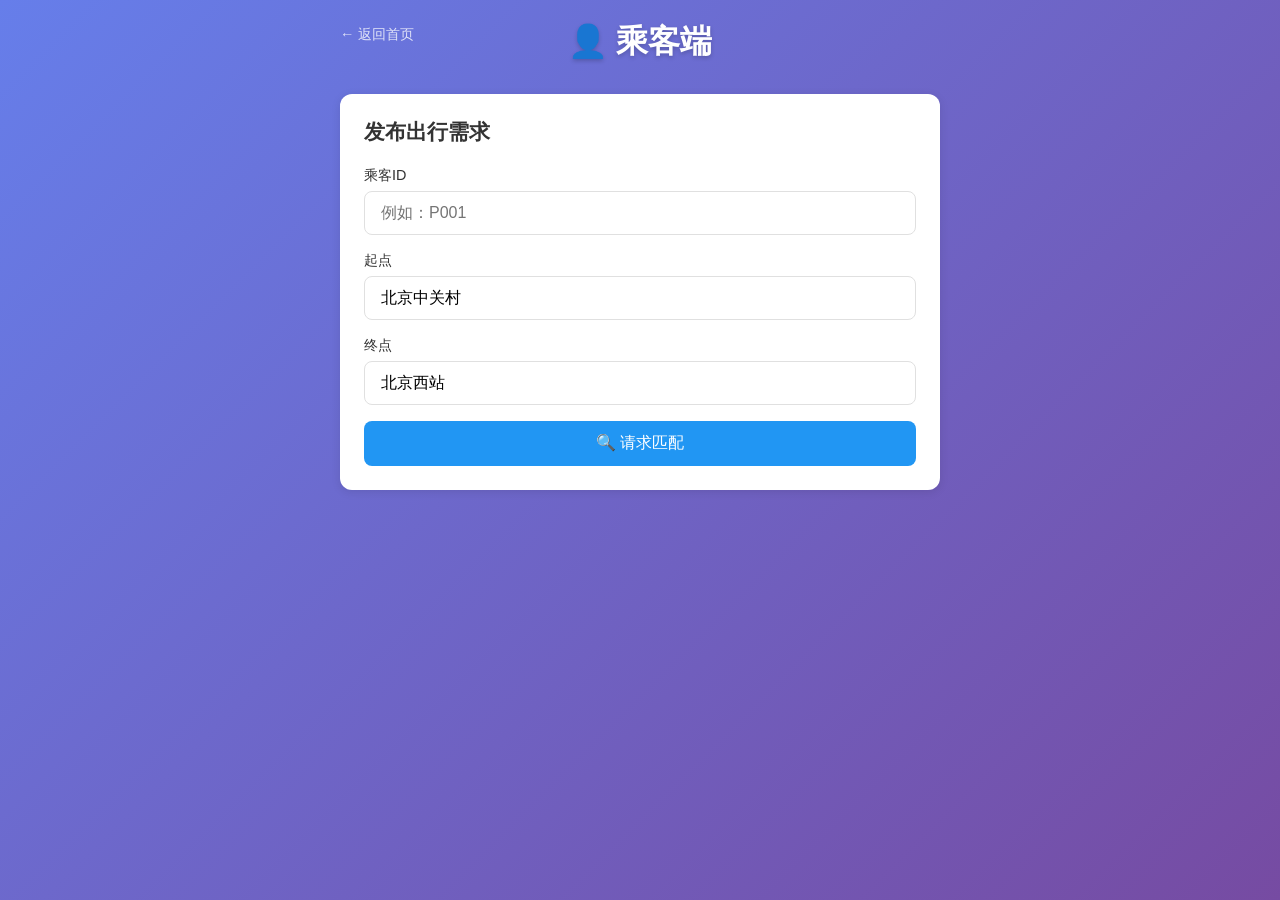
==== templates/passenger.html @ 4a234303 "feat: 添加网页版前端界面 - 添加 render_template 支持 - 新增首页(index.html)身份选择入口 - 新增乘客端(passenger.html)匹配功能 - 新增车辆端" ====
<!DOCTYPE html>
<html lang="zh-CN">
<head>
    <meta charset="UTF-8">
    <meta name="viewport" content="width=device-width, initial-scale=1.0">
    <title>乘客端 - 无人驾驶拼车系统</title>
    <link rel="stylesheet" href="/static/style.css">
</head>
<body>
    <div class="container">
        <div class="header">
            <a href="/" class="back-link">← 返回首页</a>
            <h1>👤 乘客端</h1>
        </div>

        <div class="card">
            <h2>发布出行需求</h2>
            <form id="passengerForm">
                <div class="form-group">
                    <label for="passengerId">乘客ID</label>
                    <input type="text" id="passengerId" placeholder="例如：P001" required>
                </div>

                <div class="form-group">
                    <label for="startLocation">起点</label>
                    <input type="text" id="startLocation" placeholder="例如：北京中关村" value="北京中关村" required>
                </div>

                <div class="form-group">
                    <label for="endLocation">终点</label>
                    <input type="text" id="endLocation" placeholder="例如：北京西站" value="北京西站" required>
                </div>

                <button type="submit" class="btn btn-primary" id="matchBtn">
                    <span>🔍 请求匹配</span>
                </button>
            </form>
        </div>

        <div id="resultSection" class="card hidden">
            <h2>匹配结果</h2>
            <div id="resultContent"></div>
        </div>
    </div>

    <script>
        document.getElementById('passengerForm').addEventListener('submit', async (e) => {
            e.preventDefault();

            const passengerId = document.getElementById('passengerId').value;
            const start = document.getElementById('startLocation').value;
            const end = document.getElementById('endLocation').value;
            const matchBtn = document.getElementById('matchBtn');
            const resultSection = document.getElementById('resultSection');
            const resultContent = document.getElementById('resultContent');

            // 先注册乘客
            try {
                matchBtn.disabled = true;
                matchBtn.innerHTML = '<span class="loading"></span> 注册中...';

                await fetch('/passenger/register', {
                    method: 'POST',
                    headers: { 'Content-Type': 'application/json' },
                    body: JSON.stringify({
                        passenger_id: passengerId,
                        start: start,
                        end: end
                    })
                });

                // 请求匹配
                matchBtn.innerHTML = '<span class="loading"></span> 匹配中...';

                const response = await fetch('/match', {
                    method: 'POST',
                    headers: { 'Content-Type': 'application/json' },
                    body: JSON.stringify({ passenger_id: passengerId })
                });

                const result = await response.json();
                matchBtn.disabled = false;
                matchBtn.innerHTML = '<span>🔍 请求匹配</span>';

                resultSection.classList.remove('hidden');

                if (result.success) {
                    resultContent.innerHTML = `
                        <div class="success-message">
                            <h3>✅ 匹配成功！</h3>
                            <div class="match-details">
                                <p><strong>车辆ID：</strong>${result.vehicle.id}</p>
                                <p><strong>车辆路线：</strong>${result.vehicle.start} → ${result.vehicle.end}</p>
                                <p><strong>剩余座位：</strong>${result.vehicle.seats}</p>
                                <p><strong>上车验证码：</strong><code class="verification-code">${result.match_code}</code></p>
                            </div>
                            <p class="hint">请向司机出示验证码完成上车验证</p>
                        </div>
                    `;
                } else {
                    resultContent.innerHTML = `
                        <div class="error-message">
                            <h3>❌ ${result.message}</h3>
                            <p>请稍后重试，或等待更多车辆上线</p>
                        </div>
                    `;
                }
            } catch (error) {
                matchBtn.disabled = false;
                matchBtn.innerHTML = '<span>🔍 请求匹配</span>';
                resultSection.classList.remove('hidden');
                resultContent.innerHTML = `
                    <div class="error-message">
                        <h3>❌ 请求失败</h3>
                        <p>网络错误或服务器未启动</p>
                    </div>
                `;
            }
        });
    </script>
</body>
</html>
---- static/style.css ----
* {
    margin: 0;
    padding: 0;
    box-sizing: border-box;
}

:root {
    --primary-color: #2196F3;
    --primary-dark: #1976D2;
    --success-color: #4CAF50;
    --error-color: #f44336;
    --warning-color: #ff9800;
    --text-color: #333;
    --text-light: #666;
    --bg-color: #f5f7fa;
    --card-bg: #ffffff;
    --border-color: #e0e0e0;
    --shadow: 0 2px 10px rgba(0, 0, 0, 0.1);
}

body {
    font-family: -apple-system, BlinkMacSystemFont, 'Segoe UI', Roboto, 'Helvetica Neue', Arial, sans-serif;
    background: linear-gradient(135deg, #667eea 0%, #764ba2 100%);
    min-height: 100vh;
    padding: 20px;
    color: var(--text-color);
}

.container {
    max-width: 600px;
    margin: 0 auto;
}

/* Header */
.header {
    text-align: center;
    margin-bottom: 30px;
    position: relative;
}

.header h1 {
    color: white;
    font-size: 2rem;
    margin-bottom: 8px;
    text-shadow: 0 2px 4px rgba(0, 0, 0, 0.2);
}

.subtitle {
    color: rgba(255, 255, 255, 0.9);
    font-size: 1rem;
}

.back-link {
    position: absolute;
    left: 0;
    top: 5px;
    color: white;
    text-decoration: none;
    font-size: 0.9rem;
    opacity: 0.8;
    transition: opacity 0.2s;
}

.back-link:hover {
    opacity: 1;
}

/* Selection Box (Index) */
.selection-box {
    background: var(--card-bg);
    border-radius: 16px;
    padding: 40px;
    box-shadow: var(--shadow);
    text-align: center;
}

.selection-box h2 {
    margin-bottom: 30px;
    color: var(--text-color);
}

.button-group {
    display: grid;
    gap: 20px;
}

.selection-card {
    display: block;
    padding: 30px;
    border-radius: 12px;
    text-decoration: none;
    transition: transform 0.2s, box-shadow 0.2s;
    border: 2px solid transparent;
}

.selection-card:hover {
    transform: translateY(-4px);
    box-shadow: 0 6px 20px rgba(0, 0, 0, 0.15);
}

.passenger-card {
    background: linear-gradient(135deg, #e3f2fd 0%, #bbdefb 100%);
    border-color: #2196F3;
}

.vehicle-card {
    background: linear-gradient(135deg, #fff3e0 0%, #ffe0b2 100%);
    border-color: #ff9800;
}

.selection-card .icon {
    font-size: 3rem;
    margin-bottom: 10px;
}

.selection-card h3 {
    color: var(--text-color);
    margin-bottom: 8px;
}

.selection-card p {
    color: var(--text-light);
    font-size: 0.9rem;
}

/* Card */
.card {
    background: var(--card-bg);
    border-radius: 12px;
    padding: 24px;
    box-shadow: var(--shadow);
    margin-bottom: 20px;
}

.card h2 {
    margin-bottom: 20px;
    color: var(--text-color);
    font-size: 1.3rem;
}

/* Form */
.form-group {
    margin-bottom: 16px;
}

.form-group label {
    display: block;
    margin-bottom: 6px;
    color: var(--text-color);
    font-weight: 500;
    font-size: 0.9rem;
}

.form-group input {
    width: 100%;
    padding: 12px 16px;
    border: 1px solid var(--border-color);
    border-radius: 8px;
    font-size: 1rem;
    transition: border-color 0.2s, box-shadow 0.2s;
}

.form-group input:focus {
    outline: none;
    border-color: var(--primary-color);
    box-shadow: 0 0 0 3px rgba(33, 150, 243, 0.1);
}

/* Buttons */
.button-row {
    display: grid;
    grid-template-columns: 1fr 1fr;
    gap: 12px;
}

.btn {
    width: 100%;
    padding: 12px 24px;
    border: none;
    border-radius: 8px;
    font-size: 1rem;
    font-weight: 500;
    cursor: pointer;
    transition: background-color 0.2s, transform 0.1s;
    display: flex;
    align-items: center;
    justify-content: center;
    gap: 8px;
}

.btn:hover:not(:disabled) {
    transform: translateY(-1px);
}

.btn:active:not(:disabled) {
    transform: translateY(0);
}

.btn:disabled {
    opacity: 0.6;
    cursor: not-allowed;
}

.btn-primary {
    background-color: var(--primary-color);
    color: white;
}

.btn-primary:hover:not(:disabled) {
    background-color: var(--primary-dark);
}

.btn-secondary {
    background-color: #fff;
    color: var(--primary-color);
    border: 2px solid var(--primary-color);
}

.btn-secondary:hover:not(:disabled) {
    background-color: #f0f7ff;
}

/* Loading Animation */
.loading {
    display: inline-block;
    width: 16px;
    height: 16px;
    border: 2px solid rgba(255, 255, 255, 0.3);
    border-radius: 50%;
    border-top-color: white;
    animation: spin 0.8s linear infinite;
}

@keyframes spin {
    to { transform: rotate(360deg); }
}

/* Result Section */
.hidden {
    display: none;
}

.success-message {
    background-color: #e8f5e9;
    border-left: 4px solid var(--success-color);
    padding: 16px;
    border-radius: 4px;
}

.success-message h3 {
    color: var(--success-color);
    margin-bottom: 12px;
}

.error-message {
    background-color: #ffebee;
    border-left: 4px solid var(--error-color);
    padding: 16px;
    border-radius: 4px;
}

.error-message h3 {
    color: var(--error-color);
    margin-bottom: 8px;
}

.match-details p {
    margin-bottom: 8px;
    color: var(--text-color);
}

.verification-code {
    background: white;
    padding: 4px 12px;
    border-radius: 4px;
    font-family: 'Courier New', monospace;
    font-size: 1.1rem;
    color: var(--primary-color);
    border: 2px solid var(--primary-color);
}

.hint {
    color: var(--text-light);
    font-size: 0.85rem;
    margin-top: 8px;
}

/* Passenger Table */
.vehicle-info {
    background-color: #f5f7fa;
    padding: 12px;
    border-radius: 6px;
    margin-bottom: 16px;
}

.vehicle-info p {
    margin-bottom: 4px;
}

.passenger-table {
    width: 100%;
    border-collapse: collapse;
}

.passenger-table th,
.passenger-table td {
    padding: 10px 12px;
    text-align: left;
    border-bottom: 1px solid var(--border-color);
}

.passenger-table th {
    background-color: #f5f7fa;
    font-weight: 500;
    color: var(--text-light);
}

.passenger-table tr:last-child td {
    border-bottom: none;
}

.status-badge {
    display: inline-block;
    padding: 2px 8px;
    border-radius: 12px;
    font-size: 0.8rem;
    font-weight: 500;
}

.status-badge.matched {
    background-color: #e8f5e9;
    color: var(--success-color);
}

.status-badge.waiting {
    background-color: #fff3e0;
    color: var(--warning-color);
}

.empty-state {
    text-align: center;
    padding: 30px;
    color: var(--text-light);
}

/* Notification */
.notification {
    position: fixed;
    top: 20px;
    right: 20px;
    padding: 16px 24px;
    border-radius: 8px;
    color: white;
    font-weight: 500;
    box-shadow: 0 4px 12px rgba(0, 0, 0, 0.15);
    z-index: 1000;
    animation: slideIn 0.3s ease-out;
    max-width: 300px;
}

.notification.success {
    background-color: var(--success-color);
}

.notification.error {
    background-color: var(--error-color);
}

@keyframes slideIn {
    from {
        transform: translateX(400px);
        opacity: 0;
    }
    to {
        transform: translateX(0);
        opacity: 1;
    }
}

/* Footer */
.footer {
    text-align: center;
    margin-top: 30px;
    color: rgba(255, 255, 255, 0.7);
    font-size: 0.85rem;
}

/* Responsive */
@media (max-width: 480px) {
    body {
        padding: 15px;
    }

    .header h1 {
        font-size: 1.6rem;
    }

    .selection-box {
        padding: 25px;
    }

    .selection-card {
        padding: 20px;
    }

    .button-row {
        grid-template-columns: 1fr;
    }

    .passenger-table {
        font-size: 0.9rem;
    }

    .passenger-table th,
    .passenger-table td {
        padding: 8px;
    }
}
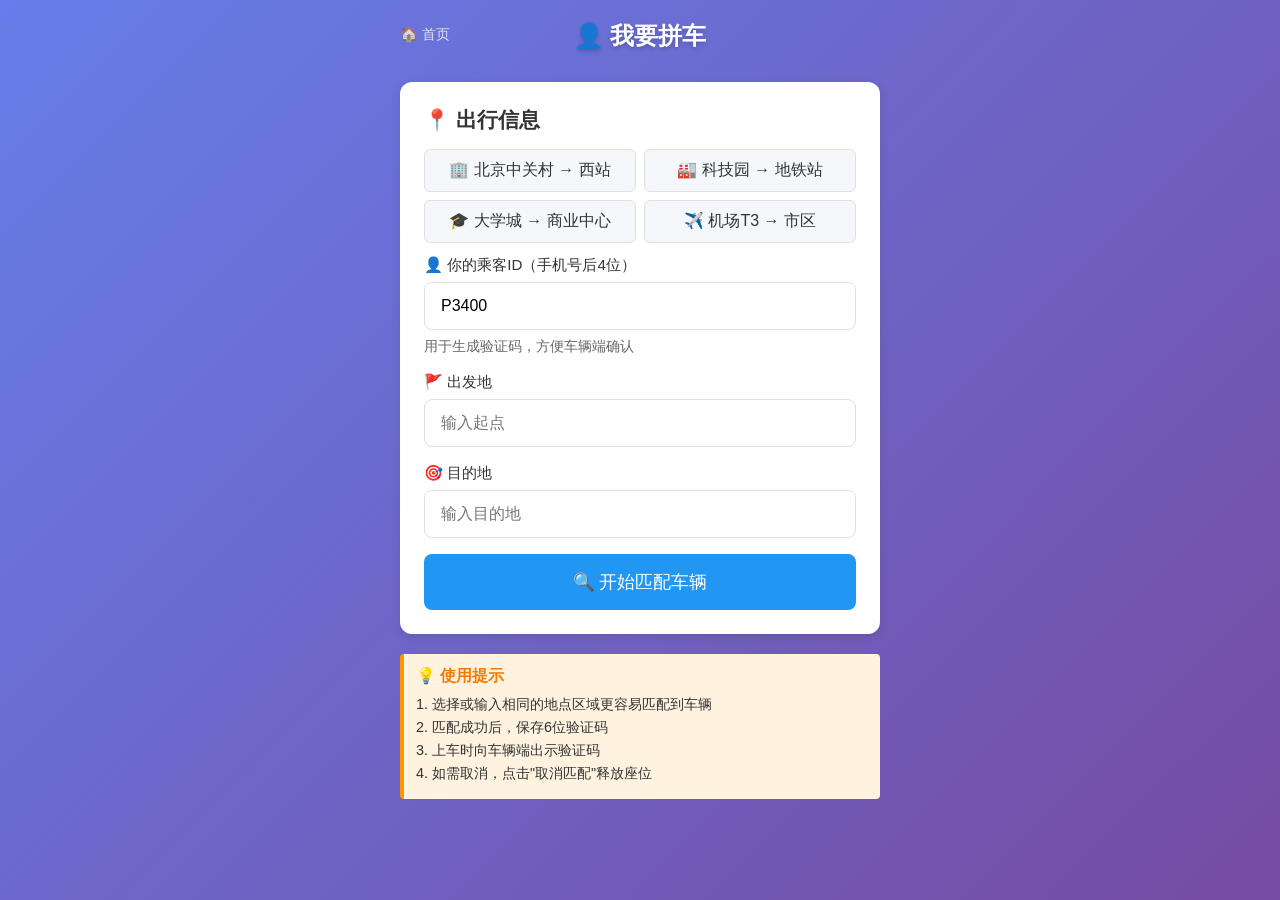
==== commit ddf4581e: "feat: 支持手机访问和移动端优化 - 修改app.py监听0.0.0.0，支持局域网访问 - 新增start.py启动助手，自动获取IP并显示访问地址 - 优化passenger.html移动端体" ====
--- a/templates/passenger.html
+++ b/templates/passenger.html
@@ -2,48 +2,218 @@
 <html lang="zh-CN">
 <head>
     <meta charset="UTF-8">
-    <meta name="viewport" content="width=device-width, initial-scale=1.0">
-    <title>乘客端 - 无人驾驶拼车系统</title>
+    <meta name="viewport" content="width=device-width, initial-scale=1.0, user-scalable=no">
+    <title>乘客端 - 无人驾驶拼车</title>
     <link rel="stylesheet" href="/static/style.css">
+    <style>
+        body {
+            padding: 10px;
+        }
+
+        .container {
+            max-width: 500px;
+            padding: 10px;
+        }
+
+        .header h1 {
+            font-size: 1.5rem;
+        }
+
+        .form-group label {
+            font-size: 0.95rem;
+        }
+
+        .form-group input {
+            font-size: 16px;
+            padding: 14px 16px;
+        }
+
+        .verification-code {
+            font-size: 2rem;
+            letter-spacing: 4px;
+            text-align: center;
+            padding: 15px;
+            background: linear-gradient(135deg, #667eea 0%, #764ba2 100%);
+            color: white;
+            border-radius: 8px;
+            margin: 15px 0;
+        }
+
+        .match-details {
+            font-size: 0.95rem;
+        }
+
+        .match-details p {
+            margin: 8px 0;
+            padding: 0;
+        }
+
+        .match-details strong {
+            display: inline-block;
+            width: 80px;
+            font-weight: normal;
+        }
+
+        .copy-code-btn {
+            background: rgba(102, 126, 234, 0.1);
+            border: 1px dashed #667eea;
+            color: #667eea;
+            padding: 8px 16px;
+            border-radius: 6px;
+            margin: 10px auto;
+            text-align: center;
+            cursor: pointer;
+            user-select: none;
+            -webkit-user-select: none;
+        }
+
+        .copy-code-btn:active {
+            background: rgba(102, 126, 234, 0.2);
+        }
+
+        .copy-code-btn.copied {
+            background: #e8f5e9;
+            border-color: #4caf50;
+            color: #4caf50;
+        }
+
+        .quick-start-btn {
+            background: linear-gradient(135deg, #667eea 0%, #764ba2 100%);
+            color: white;
+            border: none;
+            border-radius: 8px;
+            padding: 12px;
+            width: 100%;
+            margin-bottom: 12px;
+            cursor: pointer;
+        }
+
+        .quick-start-btn:active {
+            opacity: 0.9;
+        }
+
+        .location-suggestions {
+            display: grid;
+            grid-template-columns: repeat(2, 1fr);
+            gap: 8px;
+            margin-bottom: 12px;
+        }
+
+        .location-tag {
+            background: #f5f7fa;
+            border: 1px solid #e0e0e0;
+            border-radius: 6px;
+            padding: 10px;
+            text-align: center;
+            cursor: pointer;
+            transition: all 0.2s;
+        }
+
+        .location-tag:active, .location-tag.selected {
+            background: #e3f2fd;
+            border-color: #2196f3;
+            color: #2196f3;
+        }
+
+        .status-tips {
+            background: #fff3e0;
+            border-left: 4px solid #ff9800;
+            padding: 12px;
+            border-radius: 4px;
+            margin-top: 15px;
+        }
+
+        .status-tips h4 {
+            margin: 0 0 8px 0;
+            color: #f57c00;
+        }
+
+        .status-tips p {
+            margin: 4px 0;
+            font-size: 0.9rem;
+        }
+    </style>
 </head>
 <body>
     <div class="container">
         <div class="header">
-            <a href="/" class="back-link">← 返回首页</a>
-            <h1>👤 乘客端</h1>
+            <a href="/" class="back-link">🏠 首页</a>
+            <h1>👤 我要拼车</h1>
         </div>
 
         <div class="card">
-            <h2>发布出行需求</h2>
+            <h2 style="margin-bottom: 15px;">📍 出行信息</h2>
+
+            <!-- 快速选择 -->
+            <div class="location-suggestions" id="locationSuggestions">
+                <div class="location-tag" onclick="selectLocation('中关村', '西站')">🏢 北京中关村 → 西站</div>
+                <div class="location-tag" onclick="selectLocation('科技园', '地铁站')">🏭 科技园 → 地铁站</div>
+                <div class="location-tag" onclick="selectLocation('大学城', '商业中心')">🎓 大学城 → 商业中心</div>
+                <div class="location-tag" onclick="selectLocation('机场T3', '市区')">✈️ 机场T3 → 市区</div>
+            </div>
+
             <form id="passengerForm">
                 <div class="form-group">
-                    <label for="passengerId">乘客ID</label>
-                    <input type="text" id="passengerId" placeholder="例如：P001" required>
+                    <label for="passengerId">👤 你的乘客ID（手机号后4位）</label>
+                    <input type="text" id="passengerId" placeholder="例如：P8888" required maxlength="8" pattern="[A-Z0-9]+" inputmode="text">
+                    <p class="hint">用于生成验证码，方便车辆端确认</p>
                 </div>
 
                 <div class="form-group">
-                    <label for="startLocation">起点</label>
-                    <input type="text" id="startLocation" placeholder="例如：北京中关村" value="北京中关村" required>
+                    <label for="startLocation">🚩 出发地</label>
+                    <input type="text" id="startLocation" placeholder="输入起点" required>
                 </div>
 
                 <div class="form-group">
-                    <label for="endLocation">终点</label>
-                    <input type="text" id="endLocation" placeholder="例如：北京西站" value="北京西站" required>
+                    <label for="endLocation">🎯 目的地</label>
+                    <input type="text" id="endLocation" placeholder="输入目的地" required>
                 </div>
 
-                <button type="submit" class="btn btn-primary" id="matchBtn">
-                    <span>🔍 请求匹配</span>
+                <button type="submit" class="btn btn-primary" id="matchBtn" style="font-size: 1.1rem; padding: 16px;">
+                    <span>🔍 开始匹配车辆</span>
                 </button>
             </form>
         </div>
 
         <div id="resultSection" class="card hidden">
-            <h2>匹配结果</h2>
             <div id="resultContent"></div>
         </div>
+
+        <!-- 提示信息 -->
+        <div class="status-tips">
+            <h4>💡 使用提示</h4>
+            <p>1. 选择或输入相同的地点区域更容易匹配到车辆</p>
+            <p>2. 匹配成功后，保存6位验证码</p>
+            <p>3. 上车时向车辆端出示验证码</p>
+            <p>4. 如需取消，点击"取消匹配"释放座位</p>
+        </div>
     </div>
 
     <script>
+        let currentPassengerId = null;
+        let matchedVehicleId = null;
+        let matchCode = '';
+
+        // 快速选择地点
+        function selectLocation(start, end) {
+            document.getElementById('startLocation').value = start;
+            document.getElementById('endLocation').value = end;
+
+            // 高亮选中的标签
+            document.querySelectorAll('.location-tag').forEach(tag => tag.classList.remove('selected'));
+            event.target.classList.add('selected');
+        }
+
+        // 生成随机乘客ID
+        function generatePassengerId() {
+            const random = Math.floor(1000 + Math.random() * 9000);
+            return 'P' + random;
+        }
+
+        // 自动生成乘客ID
+        document.getElementById('passengerId').value = generatePassengerId();
+
+        // 表单提交
         document.getElementById('passengerForm').addEventListener('submit', async (e) => {
             e.preventDefault();
 
@@ -54,11 +224,13 @@
             const resultSection = document.getElementById('resultSection');
             const resultContent = document.getElementById('resultContent');
 
-            // 先注册乘客
+            currentPassengerId = passengerId;
+
             try {
                 matchBtn.disabled = true;
-                matchBtn.innerHTML = '<span class="loading"></span> 注册中...';
-
+                matchBtn.innerHTML = '<span class="loading"></span> 正在匹配...';
+
+                // 注册乘客
                 await fetch('/passenger/register', {
                     method: 'POST',
                     headers: { 'Content-Type': 'application/json' },
@@ -70,8 +242,6 @@
                 });
 
                 // 请求匹配
-                matchBtn.innerHTML = '<span class="loading"></span> 匹配中...';
-
                 const response = await fetch('/match', {
                     method: 'POST',
                     headers: { 'Content-Type': 'application/json' },
@@ -80,43 +250,139 @@
 
                 const result = await response.json();
                 matchBtn.disabled = false;
-                matchBtn.innerHTML = '<span>🔍 请求匹配</span>';
+                matchBtn.innerHTML = '<span>🔍 开始匹配车辆</span>';
 
                 resultSection.classList.remove('hidden');
 
                 if (result.success) {
+                    matchedVehicleId = result.vehicle.id;
+                    matchCode = result.match_code;
+
                     resultContent.innerHTML = `
-                        <div class="success-message">
-                            <h3>✅ 匹配成功！</h3>
+                        <div class="success-message" style="text-align: center;">
+                            <div style="font-size: 4rem; margin-bottom: 10px;">🎉</div>
+                            <h3 style="font-size: 1.3rem;">匹配成功！</h3>
+
                             <div class="match-details">
+                                <p><strong>你的ID：</strong><span style="color: #667eea;">${passengerId}</span></p>
                                 <p><strong>车辆ID：</strong>${result.vehicle.id}</p>
                                 <p><strong>车辆路线：</strong>${result.vehicle.start} → ${result.vehicle.end}</p>
-                                <p><strong>剩余座位：</strong>${result.vehicle.seats}</p>
-                                <p><strong>上车验证码：</strong><code class="verification-code">${result.match_code}</code></p>
+                                <p><strong>剩余座位：</strong>${result.vehicle.seats}个</p>
                             </div>
-                            <p class="hint">请向司机出示验证码完成上车验证</p>
+
+                            <div class="verification-code">${result.match_code}</div>
+
+                            <div class="copy-code-btn" onclick="copyCode()">
+                                📋 点击复制验证码
+                            </div>
+
+                            <p style="margin-top: 15px; color: #666;">
+                                ⚠️ 请保存此验证码，上车时需要出示
+                            </p>
+
+                            <button class="btn btn-danger" id="cancelBtn" style="margin-top: 15px; width: 100%;">
+                                <span>✕ 取消匹配</span>
+                            </button>
                         </div>
                     `;
+                    document.getElementById('cancelBtn').addEventListener('click', cancelMatch);
                 } else {
+                    matchedVehicleId = null;
                     resultContent.innerHTML = `
-                        <div class="error-message">
-                            <h3>❌ ${result.message}</h3>
-                            <p>请稍后重试，或等待更多车辆上线</p>
+                        <div class="error-message" style="text-align: center;">
+                            <div style="font-size: 3rem;">😔</div>
+                            <h3>${result.message}</h3>
+                            <p>提示：选择与已有车辆相同的地点区域更容易匹配</p>
+                            <button class="btn btn-secondary" onclick="tryAgain()" style="margin-top: 15px; width: 100%;">
+                                <span>🔄 重新尝试</span>
+                            </button>
                         </div>
                     `;
                 }
             } catch (error) {
                 matchBtn.disabled = false;
-                matchBtn.innerHTML = '<span>🔍 请求匹配</span>';
+                matchBtn.innerHTML = '<span>🔍 开始匹配车辆</span>';
                 resultSection.classList.remove('hidden');
                 resultContent.innerHTML = `
                     <div class="error-message">
-                        <h3>❌ 请求失败</h3>
-                        <p>网络错误或服务器未启动</p>
+                        <h3>❌ 连接失败</h3>
+                        <p>请检查：</p>
+                        <p>1. 电脑服务器是否正在运行</p>
+                        <p>2. 手机和电脑是否在同一WiFi</p>
                     </div>
                 `;
             }
         });
+
+        // 复制验证码
+        function copyCode() {
+            navigator.clipboard.writeText(matchCode).then(() => {
+                const btn = document.querySelector('.copy-code-btn');
+                btn.textContent = '✅ 已复制！';
+                btn.classList.add('copied');
+                setTimeout(() => {
+                    btn.textContent = '📋 点击复制验证码';
+                    btn.classList.remove('copied');
+                }, 2000);
+            }).catch(() => {
+                // 降级方案
+                const textarea = document.createElement('textarea');
+                textarea.value = matchCode;
+                textarea.style.position = 'fixed';
+                textarea.style.opacity = '0';
+                document.body.appendChild(textarea);
+                textarea.select();
+                document.execCommand('copy');
+                document.body.removeChild(textarea);
+                alert('验证码: ' + matchCode);
+            });
+        }
+
+        // 重新尝试
+        function tryAgain() {
+            document.getElementById('resultSection').classList.add('hidden');
+        }
+
+        // 取消匹配
+        async function cancelMatch() {
+            if (!currentPassengerId) return;
+
+            const cancelBtn = document.getElementById('cancelBtn');
+            const resultSection = document.getElementById('resultSection');
+            const resultContent = document.getElementById('resultContent');
+
+            if (!confirm('确定要取消匹配吗？')) return;
+
+            try {
+                cancelBtn.disabled = true;
+                cancelBtn.innerHTML = '<span class="loading" style="border-color: #f44336; border-top-color: transparent;"></span> 取消中...';
+
+                const response = await fetch('/cancel', {
+                    method: 'POST',
+                    headers: { 'Content-Type': 'application/json' },
+                    body: JSON.stringify({ passenger_id: currentPassengerId })
+                });
+
+                const result = await response.json();
+                matchedVehicleId = null;
+                matchCode = '';
+
+                resultContent.innerHTML = `
+                    <div class="success-message" style="text-align: center;">
+                        <div style="font-size: 3rem;">✓</div>
+                        <h3>已取消匹配</h3>
+                        <p>座位已释放，您可以重新发起匹配</p>
+                        <button class="btn btn-primary" onclick="tryAgain()" style="margin-top: 15px; width: 100%;">
+                            <span>🔍 重新匹配</span>
+                        </button>
+                    </div>
+                `;
+            } catch (error) {
+                cancelBtn.disabled = false;
+                cancelBtn.innerHTML = '<span>✕ 取消匹配</span>';
+                alert('取消失败，请重试');
+            }
+        }
     </script>
 </body>
 </html>
--- a/static/style.css
+++ b/static/style.css
@@ -106,6 +106,11 @@
 .vehicle-card {
     background: linear-gradient(135deg, #fff3e0 0%, #ffe0b2 100%);
     border-color: #ff9800;
+}
+
+.verify-card {
+    background: linear-gradient(135deg, #e8f5e9 0%, #c8e6c9 100%);
+    border-color: #4CAF50;
 }
 
 .selection-card .icon {
@@ -220,6 +225,15 @@
     background-color: #f0f7ff;
 }
 
+.btn-danger {
+    background-color: var(--error-color);
+    color: white;
+}
+
+.btn-danger:hover:not(:disabled) {
+    background-color: #d32f2f;
+}
+
 /* Loading Animation */
 .loading {
     display: inline-block;
@@ -283,6 +297,74 @@
     color: var(--text-light);
     font-size: 0.85rem;
     margin-top: 8px;
+}
+
+/* Success Animation */
+.success-animation {
+    animation: successPulse 0.5s ease-out;
+}
+
+@keyframes successPulse {
+    0% {
+        transform: scale(1);
+    }
+    50% {
+        transform: scale(1.02);
+    }
+    100% {
+        transform: scale(1);
+    }
+}
+
+.success-details {
+    margin-top: 12px;
+    padding-top: 12px;
+    border-top: 1px solid #c8e6c9;
+}
+
+.success-details p {
+    margin-bottom: 4px;
+    color: var(--text-light);
+    font-size: 0.9rem;
+}
+
+/* Info Card */
+.info-card {
+    background: linear-gradient(135deg, #f3e5f5 0%, #e1bee7 100%);
+}
+
+.info-card h2 {
+    color: #7b1fa2;
+}
+
+.info-text {
+    margin-bottom: 12px;
+    color: var(--text-color);
+}
+
+.info-text strong {
+    color: #7b1fa2;
+}
+
+.info-list {
+    list-style: none;
+    padding: 0;
+}
+
+.info-list li {
+    padding: 8px 0;
+    padding-left: 20px;
+    position: relative;
+    color: var(--text-light);
+    font-size: 0.9rem;
+}
+
+.info-list li::before {
+    content: "•";
+    position: absolute;
+    left: 0;
+    color: #7b1fa2;
+    font-weight: bold;
 }
 
 /* Passenger Table */
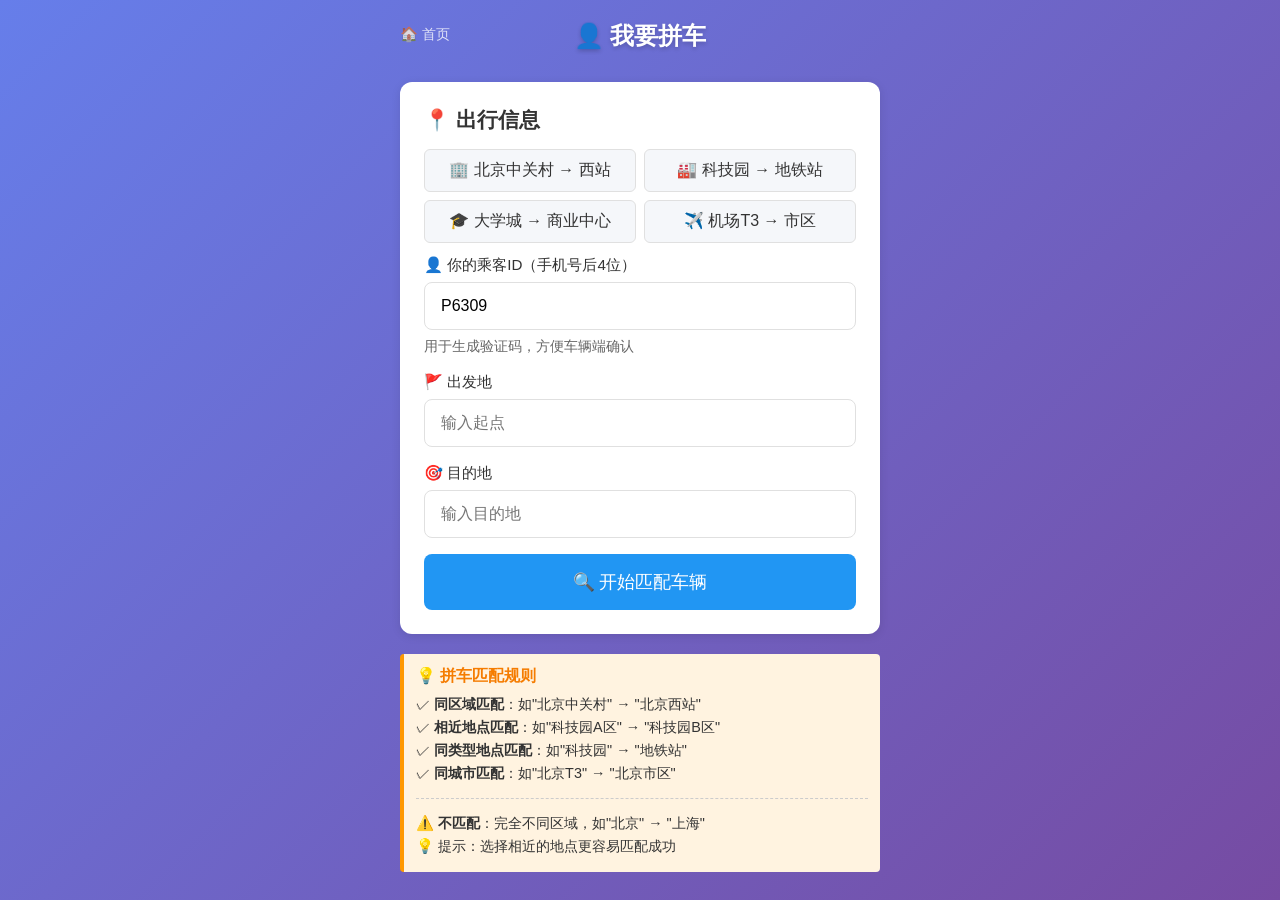
==== commit 7b862fbc: "feat: 优化匹配算法支持部分匹配 - 优化psi.py的route_similarity算法   * 多因素综合评分：城市匹配 + 地点类型 + Jaccard + 前缀匹配   * 降低匹配阈值" ====
--- a/templates/passenger.html
+++ b/templates/passenger.html
@@ -181,11 +181,14 @@
 
         <!-- 提示信息 -->
         <div class="status-tips">
-            <h4>💡 使用提示</h4>
-            <p>1. 选择或输入相同的地点区域更容易匹配到车辆</p>
-            <p>2. 匹配成功后，保存6位验证码</p>
-            <p>3. 上车时向车辆端出示验证码</p>
-            <p>4. 如需取消，点击"取消匹配"释放座位</p>
+            <h4>💡 拼车匹配规则</h4>
+            <p>✓ <strong>同区域匹配</strong>：如"北京中关村" → "北京西站"</p>
+            <p>✓ <strong>相近地点匹配</strong>：如"科技园A区" → "科技园B区"</p>
+            <p>✓ <strong>同类型地点匹配</strong>：如"科技园" → "地铁站"</p>
+            <p>✓ <strong>同城市匹配</strong>：如"北京T3" → "北京市区"</p>
+            <hr style="margin: 15px 0; border: none; border-top: 1px dashed #ccc;">
+            <p>⚠️ <strong>不匹配</strong>：完全不同区域，如"北京" → "上海"</p>
+            <p>💡 提示：选择相近的地点更容易匹配成功</p>
         </div>
     </div>
 
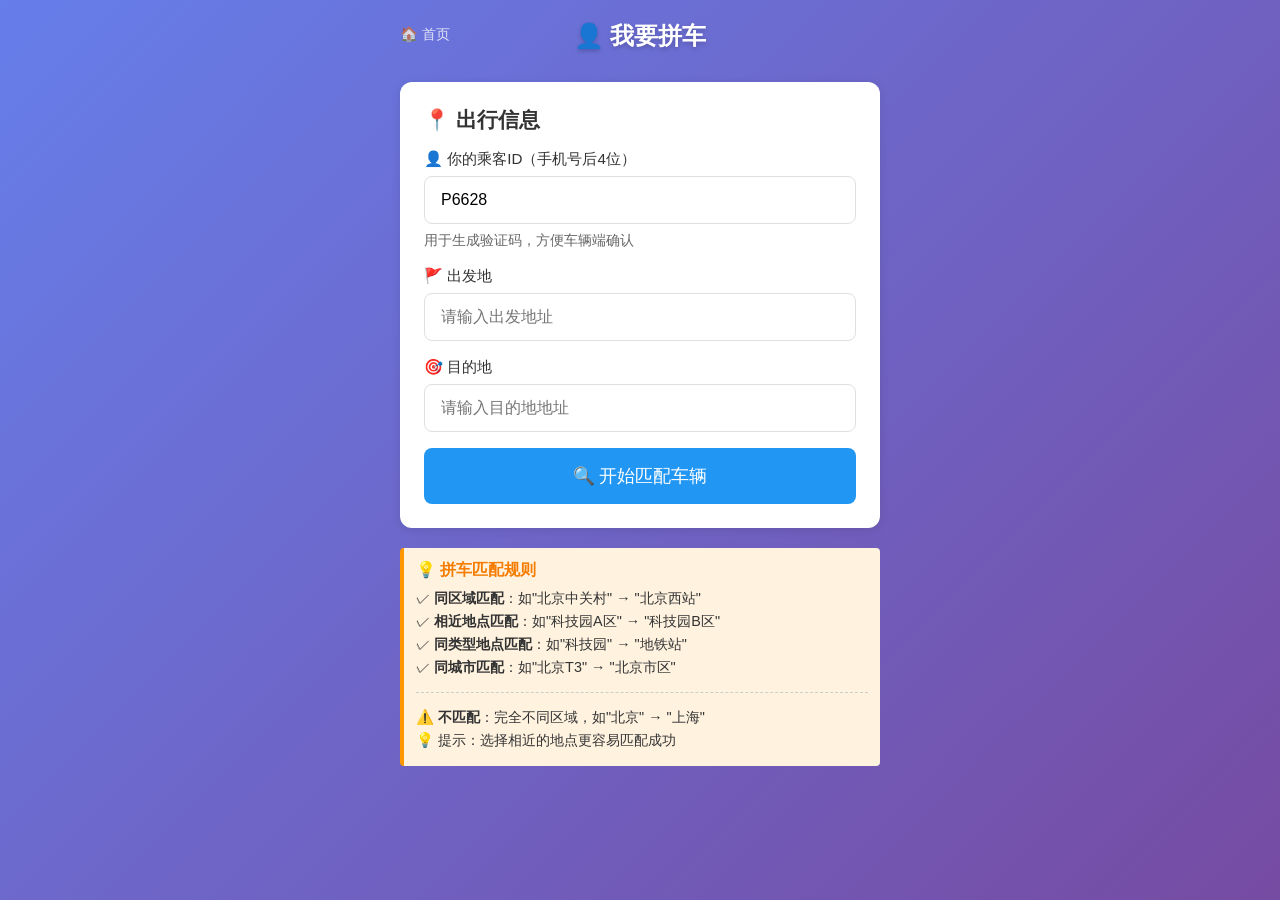
==== commit d99dd69e: "feat: 初始提交 - 完整的PSI拼车系统 - 实现多种PSI协议 (Hash, ECC, Multi-Party, Threshold) - 拉格朗日插值PSI+PFE - 加密空间PSI - " ====
--- a/templates/passenger.html
+++ b/templates/passenger.html
@@ -2,7 +2,7 @@
 <html lang="zh-CN">
 <head>
     <meta charset="UTF-8">
-    <meta name="viewport" content="width=device-width, initial-scale=1.0, user-scalable=no">
+    <meta name="viewport" content="width=device-width, initial-scale=1.0, maximum-scale=1.0, user-scalable=yes">
     <title>乘客端 - 无人驾驶拼车</title>
     <link rel="stylesheet" href="/static/style.css">
     <style>
@@ -92,29 +92,6 @@
             opacity: 0.9;
         }
 
-        .location-suggestions {
-            display: grid;
-            grid-template-columns: repeat(2, 1fr);
-            gap: 8px;
-            margin-bottom: 12px;
-        }
-
-        .location-tag {
-            background: #f5f7fa;
-            border: 1px solid #e0e0e0;
-            border-radius: 6px;
-            padding: 10px;
-            text-align: center;
-            cursor: pointer;
-            transition: all 0.2s;
-        }
-
-        .location-tag:active, .location-tag.selected {
-            background: #e3f2fd;
-            border-color: #2196f3;
-            color: #2196f3;
-        }
-
         .status-tips {
             background: #fff3e0;
             border-left: 4px solid #ff9800;
@@ -131,6 +108,52 @@
         .status-tips p {
             margin: 4px 0;
             font-size: 0.9rem;
+        }
+
+        /* 移动端优化 */
+        @media (max-width: 480px) {
+            .container {
+                padding: 5px;
+            }
+
+            .header h1 {
+                font-size: 1.3rem;
+            }
+
+            .card {
+                padding: 15px;
+            }
+
+            .btn {
+                min-height: 44px; /* 触摸友好的最小高度 */
+                font-size: 1rem;
+            }
+
+            .form-group input {
+                padding: 12px 14px; /* 触摸友好的输入框 */
+                font-size: 16px; /* 防止iOS自动缩放 */
+            }
+
+            .verification-code {
+                font-size: 1.5rem;
+                padding: 10px;
+            }
+
+            .match-details p {
+                font-size: 0.85rem;
+            }
+
+            .status-tips {
+                padding: 10px;
+            }
+
+            .status-tips h4 {
+                font-size: 0.9rem;
+            }
+
+            .status-tips p {
+                font-size: 0.8rem;
+            }
         }
     </style>
 </head>
@@ -144,14 +167,6 @@
         <div class="card">
             <h2 style="margin-bottom: 15px;">📍 出行信息</h2>
 
-            <!-- 快速选择 -->
-            <div class="location-suggestions" id="locationSuggestions">
-                <div class="location-tag" onclick="selectLocation('中关村', '西站')">🏢 北京中关村 → 西站</div>
-                <div class="location-tag" onclick="selectLocation('科技园', '地铁站')">🏭 科技园 → 地铁站</div>
-                <div class="location-tag" onclick="selectLocation('大学城', '商业中心')">🎓 大学城 → 商业中心</div>
-                <div class="location-tag" onclick="selectLocation('机场T3', '市区')">✈️ 机场T3 → 市区</div>
-            </div>
-
             <form id="passengerForm">
                 <div class="form-group">
                     <label for="passengerId">👤 你的乘客ID（手机号后4位）</label>
@@ -161,12 +176,12 @@
 
                 <div class="form-group">
                     <label for="startLocation">🚩 出发地</label>
-                    <input type="text" id="startLocation" placeholder="输入起点" required>
+                    <input type="text" id="startLocation" placeholder="请输入出发地址" required>
                 </div>
 
                 <div class="form-group">
                     <label for="endLocation">🎯 目的地</label>
-                    <input type="text" id="endLocation" placeholder="输入目的地" required>
+                    <input type="text" id="endLocation" placeholder="请输入目的地地址" required>
                 </div>
 
                 <button type="submit" class="btn btn-primary" id="matchBtn" style="font-size: 1.1rem; padding: 16px;">
@@ -196,16 +211,6 @@
         let currentPassengerId = null;
         let matchedVehicleId = null;
         let matchCode = '';
-
-        // 快速选择地点
-        function selectLocation(start, end) {
-            document.getElementById('startLocation').value = start;
-            document.getElementById('endLocation').value = end;
-
-            // 高亮选中的标签
-            document.querySelectorAll('.location-tag').forEach(tag => tag.classList.remove('selected'));
-            event.target.classList.add('selected');
-        }
 
         // 生成随机乘客ID
         function generatePassengerId() {
--- a/static/style.css
+++ b/static/style.css
@@ -234,6 +234,20 @@
     background-color: #d32f2f;
 }
 
+.btn-success {
+    background-color: var(--success-color);
+    color: white;
+}
+
+.btn-success:hover:not(:disabled) {
+    background-color: #388E3C;
+}
+
+.btn-sm {
+    padding: 6px 12px;
+    font-size: 0.85rem;
+}
+
 /* Loading Animation */
 .loading {
     display: inline-block;
